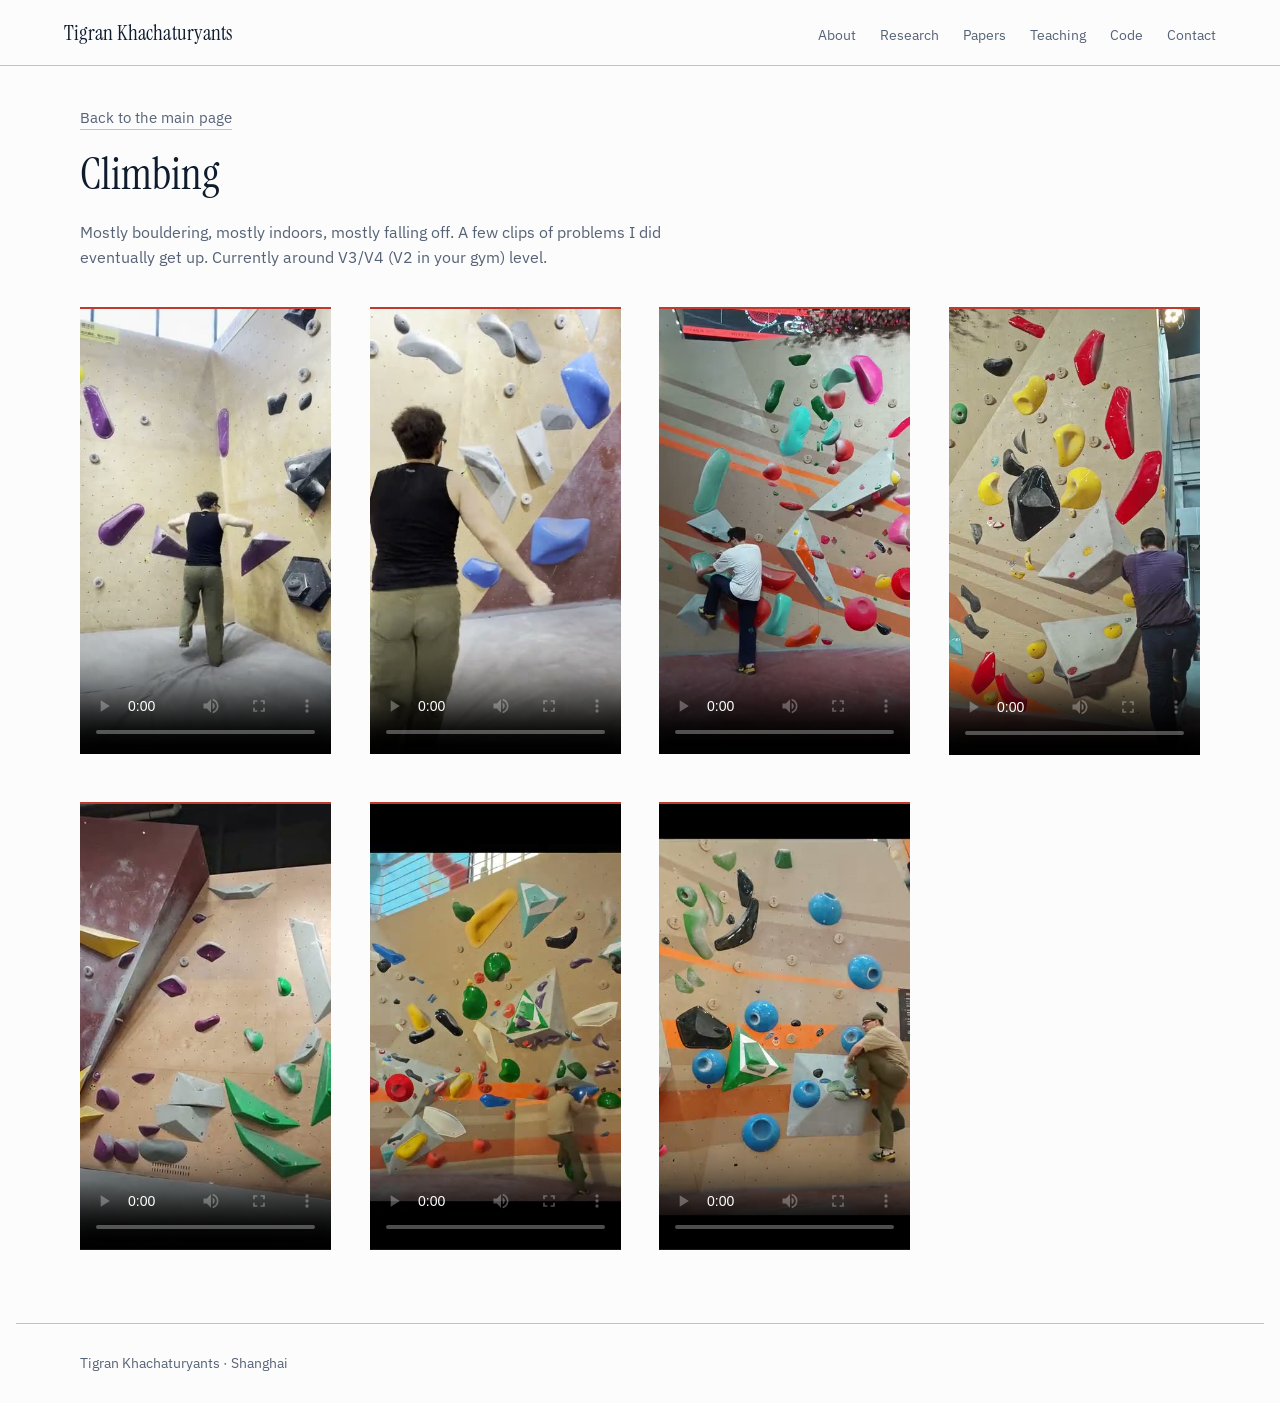
==== climbing.html @ fe32626e "Create research website" ====
<!DOCTYPE html>
<html lang="en">
<head>
<meta charset="utf-8">
<meta name="viewport" content="width=device-width, initial-scale=1">
<title>Climbing &middot; Tigran Khachaturyants</title>
<meta name="description" content="Bouldering and climbing clips.">

<link rel="preconnect" href="https://fonts.googleapis.com">
<link rel="preconnect" href="https://fonts.gstatic.com" crossorigin>
<link href="https://fonts.googleapis.com/css2?family=IBM+Plex+Sans:ital,wght@0,400;0,500;0,600;1,400&family=Instrument+Serif:ital@0;1&display=swap" rel="stylesheet">

<link rel="icon" href="favicon.svg" type="image/svg+xml">
<link rel="stylesheet" href="style.css">
</head>

<body>

<a class="skip" href="#main">Skip to content</a>

<header class="topbar">
  <a class="topbar__name" href="index.html">Tigran Khachaturyants</a>
  <nav class="topbar__nav" aria-label="Sections">
    <a href="index.html#about">About</a>
    <a href="index.html#research">Research</a>
    <a href="index.html#papers">Papers</a>
    <a href="index.html#teaching">Teaching</a>
    <a href="index.html#code">Code</a>
    <a href="index.html#contact">Contact</a>
  </nav>
</header>


<main id="main">

<section class="section">

  <p class="backlink"><a href="index.html#about">Back to the main page</a></p>

  <h1 class="section__title">Climbing</h1>

  <p class="section__intro">
    Mostly bouldering, mostly indoors, mostly falling off. A few clips of
    problems I did eventually get up. Currently around V3/V4 (V2 in your gym) level.
  </p>

  <!-- ============================================================
       Clips. Copy one <figure class="clip"> block per video.

       - Put the .mp4 next to this file, or in a videos/ folder.
       - poster="..." is the still shown before playback. Without it the
         browser shows a blank box. Make one with:
             ffmpeg -i videos/clip-1.mp4 -ss 00:00:01 -vframes 1 videos/clip-1.jpg
       - preload="metadata" means only a few kilobytes load until someone
         presses play. Keep it: it is what stops the page pulling down
         every video at once.
       - Add class="clip--wide" to a <figure> for landscape footage.
       ============================================================ -->

    <!-- ============================================================
       Clips. One <figure> per video.

       Names match the output of make-clips.sh. Add clip--wide to the
       class for landscape footage; the script tells you which.
       ============================================================ -->

  <div class="clips">

    <!-- IMG_8495.MOV -->
    <figure class="clip">
      <video controls preload="metadata" playsinline poster="videos/clip-01.jpg">
        <source src="videos/clip-01.mp4" type="video/mp4">
        Your browser cannot play this video.
        <a href="videos/clip-01.mp4">Download it instead.</a>
      </video>
      <figcaption></figcaption>
    </figure>

    <!-- IMG_8524.MOV -->
    <figure class="clip">
      <video controls preload="metadata" playsinline poster="videos/clip-02.jpg">
        <source src="videos/clip-02.mp4" type="video/mp4">
        Your browser cannot play this video.
        <a href="videos/clip-02.mp4">Download it instead.</a>
      </video>
      <figcaption></figcaption>
    </figure>

    <!-- VID_20260303_221031.mp4 -->
    <figure class="clip">
      <video controls preload="metadata" playsinline poster="videos/clip-03.jpg">
        <source src="videos/clip-03.mp4" type="video/mp4">
        Your browser cannot play this video.
        <a href="videos/clip-03.mp4">Download it instead.</a>
      </video>
      <figcaption></figcaption>
    </figure>

    <!-- VID_20260708_110150.mp4 -->
    <figure class="clip">
      <video controls preload="metadata" playsinline poster="videos/clip-04.jpg">
        <source src="videos/clip-04.mp4" type="video/mp4">
        Your browser cannot play this video.
        <a href="videos/clip-04.mp4">Download it instead.</a>
      </video>
      <figcaption></figcaption>
    </figure>

    <!-- VID_20260714_202635.mp4 -->
    <figure class="clip">
      <video controls preload="metadata" playsinline poster="videos/clip-05.jpg">
        <source src="videos/clip-05.mp4" type="video/mp4">
        Your browser cannot play this video.
        <a href="videos/clip-05.mp4">Download it instead.</a>
      </video>
      <figcaption></figcaption>
    </figure>

    <!-- VID_20261021_153729.mp4 -->
    <figure class="clip">
      <video controls preload="metadata" playsinline poster="videos/clip-10.jpg">
        <source src="videos/clip-10.mp4" type="video/mp4">
        Your browser cannot play this video.
        <a href="videos/clip-10.mp4">Download it instead.</a>
      </video>
      <figcaption></figcaption>
    </figure>

    <!-- VID_20261021_153841(1).mp4 -->
    <figure class="clip">
      <video controls preload="metadata" playsinline poster="videos/clip-11.jpg">
        <source src="videos/clip-11.mp4" type="video/mp4">
        Your browser cannot play this video.
        <a href="videos/clip-11.mp4">Download it instead.</a>
      </video>
      <figcaption></figcaption>
    </figure>

  </div>

</section>

</main>

<footer class="foot">
  <p>Tigran Khachaturyants &middot; Shanghai</p>
</footer>

</body>
</html>
---- style.css ----
/* ============================================================
   Tigran Khachaturyants — personal site
   One stylesheet, no build step. Edit directly.

   The organising idea is the midplane: a horizontal line that
   bends. Red sits above it, blue below, which is how height
   above and below a galactic disc is drawn in the literature.
   ============================================================ */

:root {
  /* Colour ------------------------------------------------- */
  --paper:    #fcfcfd;   /* page ground, a cool paper white     */
  --wash:     #f1f4f7;   /* faint panel tint                    */
  --ink:      #0f1c2e;   /* deep navy, body text                */
  --ink-soft: #566376;   /* secondary text                      */
  --midplane: #b9c2cd;   /* rules and hairlines                 */
  --up:       #bf3b2e;   /* above the midplane                  */
  --down:     #2f5e9e;   /* below the midplane                  */

  /* Type --------------------------------------------------- */
  --display: "Instrument Serif", Georgia, serif;
  --body:    "IBM Plex Sans", system-ui, -apple-system, sans-serif;

  /* Measure and rhythm ------------------------------------- */
  --measure: 62ch;       /* comfortable line length             */
  --gutter:  clamp(1.25rem, 5vw, 5rem);
  --page:    78rem;      /* maximum content width               */
}

/* ------------------------------------------------------------
   Reset, kept small on purpose
   ------------------------------------------------------------ */
*, *::before, *::after { box-sizing: border-box; }

html { scroll-behavior: smooth; }

body {
  margin: 0;
  background: var(--paper);
  color: var(--ink);
  font-family: var(--body);
  font-size: 1rem;
  line-height: 1.6;
  -webkit-font-smoothing: antialiased;
  font-variant-numeric: tabular-nums;
}

h1, h2, h3 { margin: 0; font-weight: 400; line-height: 1.12; }
p  { margin: 0 0 1rem; }
ol, ul { margin: 0; padding: 0; list-style: none; }
img, svg, canvas { display: block; max-width: 100%; }

a { color: inherit; }

/* One focus style for the whole page */
a:focus-visible,
button:focus-visible {
  outline: 2px solid var(--down);
  outline-offset: 3px;
  border-radius: 1px;
}

.skip {
  position: absolute;
  left: -9999px;
}
.skip:focus {
  left: var(--gutter);
  top: 0.75rem;
  z-index: 10;
  background: var(--ink);
  color: var(--paper);
  padding: 0.5rem 0.9rem;
  text-decoration: none;
}

/* ------------------------------------------------------------
   Top bar
   ------------------------------------------------------------ */
.topbar {
  position: sticky;
  top: 0;
  z-index: 5;
  display: flex;
  flex-wrap: wrap;
  gap: 0.5rem 2rem;
  align-items: baseline;
  justify-content: space-between;
  padding: 1rem var(--gutter);
  background: color-mix(in srgb, var(--paper) 88%, transparent);
  backdrop-filter: blur(8px);
  border-bottom: 1px solid var(--midplane);
}

.topbar__name {
  font-family: var(--display);
  font-size: 1.3rem;
  letter-spacing: 0.01em;
  text-decoration: none;
}

.topbar__nav {
  display: flex;
  flex-wrap: wrap;
  gap: 1.5rem;
  font-size: 0.9rem;
}

.topbar__nav a {
  text-decoration: none;
  color: var(--ink-soft);
  padding-bottom: 2px;
  border-bottom: 1px solid transparent;
}
.topbar__nav a:hover { color: var(--ink); border-bottom-color: var(--up); }

/* ------------------------------------------------------------
   Hero
   ------------------------------------------------------------ */
.hero {
  max-width: var(--page);
  margin: 0 auto;
  padding: clamp(2rem, 5vw, 3.25rem) var(--gutter) clamp(2rem, 5vw, 3.25rem);
}

.hero__figure { margin-bottom: clamp(1.5rem, 3vw, 2.25rem); }

#warp {
  width: 100%;
  height: clamp(160px, 22vw, 250px);
  cursor: grab;
  /* Horizontal drags are ours; vertical ones still scroll the page. */
  touch-action: pan-y;
}

#warp.is-dragging { cursor: grabbing; }

#warp:focus-visible {
  outline: 2px solid var(--down);
  outline-offset: 4px;
}

.hero__caption {
  margin: 0.6rem 0 0;
  font-size: 0.8125rem;
  color: var(--ink-soft);
  max-width: var(--measure);
}

.hero__title {
  font-family: var(--display);
  font-size: clamp(2.6rem, 7vw, 4.5rem);
  letter-spacing: -0.015em;
  margin-bottom: 1.25rem;
}
.hero__title em { font-style: italic; color: var(--up); }

.hero__lede {
  max-width: var(--measure);
  font-size: clamp(1.0625rem, 1.6vw, 1.1875rem);
  color: var(--ink-soft);
}

.hero__links {
  display: flex;
  flex-wrap: wrap;
  gap: 0.75rem;
  margin-top: 1.75rem;
}

.btn {
  display: inline-block;
  padding: 0.55rem 1.1rem;
  background: var(--ink);
  color: var(--paper);
  text-decoration: none;
  font-size: 0.9375rem;
}
.btn:hover { background: var(--down); }

.btn--quiet {
  background: transparent;
  color: var(--ink);
  border: 1px solid var(--midplane);
}
.btn--quiet:hover { background: var(--wash); color: var(--ink); border-color: var(--ink-soft); }

/* ------------------------------------------------------------
   Warped divider. The page's recurring structural device:
   a horizontal rule that does not stay on the midplane.
   ------------------------------------------------------------ */
.rule {
  height: 26px;
  margin: clamp(1.5rem, 4vw, 2.75rem) 0;
  background-repeat: no-repeat;
  background-position: center;
  background-size: 100% 26px;
  background-image: url("data:image/svg+xml,%3Csvg xmlns='http://www.w3.org/2000/svg' viewBox='0 0 1200 26' preserveAspectRatio='none'%3E%3Cpath d='M0 19 C 220 19, 330 7, 600 13 C 870 19, 980 7, 1200 7' fill='none' stroke='%23b9c2cd' stroke-width='1.25'/%3E%3C/svg%3E");
}

/* ------------------------------------------------------------
   Generic section
   ------------------------------------------------------------ */
/* Every anchor target clears the sticky top bar when jumped to */
.hero,
.about,
.section { scroll-margin-top: 5rem; }

.section {
  max-width: var(--page);
  margin: 0 auto;
  padding: clamp(1.5rem, 4vw, 2.5rem) var(--gutter) clamp(2.5rem, 6vw, 4rem);
}

.section__title {
  font-family: var(--display);
  font-size: clamp(1.9rem, 4vw, 2.75rem);
  margin-bottom: 1.25rem;
}

.section__intro {
  max-width: var(--measure);
  color: var(--ink-soft);
  margin-bottom: 2.25rem;
}
.section__intro a { color: var(--down); }

.sub {
  font-family: var(--display);
  font-size: 1.5rem;
  margin: 2.75rem 0 1.25rem;
}

/* ------------------------------------------------------------
   Research topics. Deliberately not identical cards: each is a
   diagram above a block of text, sitting on the page itself.
   ------------------------------------------------------------ */
.topics {
  display: grid;
  gap: clamp(2rem, 4vw, 3.25rem) clamp(2rem, 5vw, 4.5rem);
  grid-template-columns: 1fr;
}

@media (min-width: 48rem) {
  .topics { grid-template-columns: 1fr 1fr; }
  .topic p { max-width: 46ch; }
}

.topic h3 {
  font-family: var(--display);
  font-size: 1.4rem;
  margin: 0.9rem 0 0.6rem;
}

.topic p {
  color: var(--ink-soft);
  font-size: 0.9375rem;
  margin: 0;
}

.topic__dia {
  width: 100%;
  max-width: 13rem;
  height: auto;
  overflow: visible;
}

/* Diagram strokes carry the page's own colour logic */
.dia-mid  { stroke: var(--midplane); stroke-width: 1;   stroke-dasharray: 3 3; }
.dia-up   { stroke: var(--up);       stroke-width: 1.75; fill: none; stroke-linecap: round; }
.dia-down { stroke: var(--down);     stroke-width: 1.75; fill: none; stroke-linecap: round; }
.dia-halo { stroke: var(--ink-soft); stroke-width: 1; fill: none; stroke-dasharray: 2 4; }

/* ------------------------------------------------------------
   Publications. A list with hairlines, not a grid of cards.
   ------------------------------------------------------------ */
.pubs { border-top: 1px solid var(--midplane); }

.pub {
  display: grid;
  grid-template-columns: 4.5rem 1fr;
  gap: 0 1.25rem;
  padding: 1.1rem 0 1.1rem 0;
  border-bottom: 1px solid var(--midplane);
}

/* First-author papers carry a marker in the above-midplane colour */
.pub--first {
  padding-left: 0.9rem;
  border-left: 2px solid var(--up);
  margin-left: calc(-0.9rem - 2px);   /* also account for the 2px border */
}

.pub__year {
  color: var(--ink-soft);
  font-size: 0.875rem;
  padding-top: 0.2rem;
}

.pub__title {
  font-size: 1.0625rem;
  font-weight: 500;
  line-height: 1.35;
  margin-bottom: 0.3rem;
  max-width: 54ch;
}

.pub__meta {
  margin: 0;
  font-size: 0.875rem;
  color: var(--ink-soft);
}
.pub__meta b { font-weight: 600; color: var(--ink); }

/* ------------------------------------------------------------
   Record lists, used for teaching and outreach
   ------------------------------------------------------------ */
.record { margin: 0; }

.record__row {
  display: grid;
  grid-template-columns: minmax(10rem, 18rem) 1fr;
  gap: 0.25rem 1.5rem;
  padding: 0.85rem 0;
  border-top: 1px solid var(--midplane);
}
.record__row:last-child { border-bottom: 1px solid var(--midplane); }

.record dt { font-weight: 500; }
.record dd { margin: 0; color: var(--ink-soft); font-size: 0.9375rem; }

/* ------------------------------------------------------------
   Software
   ------------------------------------------------------------ */
.software {
  background: var(--wash);
  padding: clamp(1.5rem, 3vw, 2.25rem);
  max-width: 44rem;
  margin-bottom: 2rem;
  border-left: 2px solid var(--down);
}

.software__name {
  font-family: var(--display);
  font-size: 1.75rem;
  margin-bottom: 0.6rem;
}

.software p { color: var(--ink-soft); margin-bottom: 0.9rem; }

.software__links { display: flex; gap: 1.5rem; margin: 0; font-size: 0.9375rem; }
.software__links a { color: var(--down); }

/* ------------------------------------------------------------
   Contact
   ------------------------------------------------------------ */
.contact__lead { max-width: var(--measure); color: var(--ink-soft); }

.contact__list {
  display: flex;
  flex-wrap: wrap;
  gap: 0.6rem 1.75rem;
  margin: 1.5rem 0;
  font-size: 1.0625rem;
}
.contact__list a { color: var(--down); text-underline-offset: 3px; }

.contact__addr {
  color: var(--ink-soft);
  font-size: 0.9375rem;
  line-height: 1.7;
  margin: 0;
}

/* ------------------------------------------------------------
   Footer
   ------------------------------------------------------------ */
.foot {
  border-top: 1px solid var(--midplane);
  padding: 1.75rem var(--gutter);
  max-width: var(--page);
  margin: 0 auto;
}
.foot p { margin: 0; font-size: 0.875rem; color: var(--ink-soft); }

/* ------------------------------------------------------------
   Narrow screens
   ------------------------------------------------------------ */
@media (max-width: 40rem) {
  .pub { grid-template-columns: 1fr; gap: 0.3rem; }
  .pub__year { padding-top: 0; }
  .record__row { grid-template-columns: 1fr; }
  .topbar { position: static; }
  .topbar__nav { gap: 1rem; font-size: 0.85rem; }
}

/* ------------------------------------------------------------
   Respect a reduced-motion preference. site.js also checks this
   and draws the hero as a single still frame.
   ------------------------------------------------------------ */
@media (prefers-reduced-motion: reduce) {
  html { scroll-behavior: auto; }
  * { animation: none !important; transition: none !important; }
}

/* ============================================================
   About page
   ============================================================ */

.about {
  max-width: var(--page);
  margin: 0 auto;
  padding: clamp(1.5rem, 4vw, 2.5rem) var(--gutter) clamp(2.5rem, 6vw, 4rem);
  display: grid;
  gap: clamp(2rem, 5vw, 4rem);
  grid-template-columns: 1fr;
  align-items: start;
}

/* On wide screens the portrait sits in a narrow left column and the
   text runs beside it. The hairline between the two is the midplane. */
@media (min-width: 56rem) {
  .about {
    grid-template-columns: minmax(13rem, 18rem) 1fr;
  }
  .about__text {
    border-left: 1px solid var(--midplane);
    padding-left: clamp(2rem, 4vw, 3.5rem);
  }
}

/* The panel shows through if portrait.jpg is not there yet, so a
   missing photograph still looks deliberate rather than broken. */
.portrait {
  margin: 0;
  max-width: 17rem;                /* keeps it from filling a phone screen */
  border-top: 2px solid var(--up);
}

@media (min-width: 56rem) {
  .portrait { max-width: none; }
}

.portrait img {
  width: 100%;
  height: auto;
  display: block;
  aspect-ratio: 4 / 5;
  object-fit: cover;
  background: var(--wash);         /* shows through if the file is absent */
  color: var(--ink-soft);          /* colours the alt text if absent      */
  font-size: 0.875rem;
}

.portrait figcaption {
  padding: 0.6rem 0.1rem 0;
  font-size: 0.8125rem;
  color: var(--ink-soft);
}

.about__text p {
  max-width: 56ch;
  color: var(--ink-soft);
}

.about__text .record { margin-top: 1.75rem; }
/* The nav marks which page you are on */
.topbar__nav a[aria-current="page"] {
  color: var(--ink);
  border-bottom-color: var(--up);
}

/* ============================================================
   Hobby sub-pages (climbing.html and friends)
   ============================================================ */

.backlink {
  margin-bottom: 1.25rem;
  font-size: 0.9375rem;
}
.backlink a {
  color: var(--ink-soft);
  text-decoration: none;
  border-bottom: 1px solid var(--midplane);
  padding-bottom: 2px;
}
.backlink a:hover { color: var(--ink); border-bottom-color: var(--up); }

/* Portrait clips sit two or three across; landscape ones span wider. */
.clips {
  display: grid;
  gap: clamp(1.5rem, 3vw, 2.5rem);
  grid-template-columns: repeat(auto-fill, minmax(15rem, 1fr));
  align-items: start;
}

.clip { margin: 0; }

.clip video {
  width: 100%;
  height: auto;
  max-height: 70vh;              /* stops a portrait clip dominating the row */
  object-fit: contain;
  display: block;
  background: var(--ink);        /* no white flash before the poster loads */
  border-top: 2px solid var(--up);
}

.clip figcaption {
  padding-top: 0.6rem;
  font-size: 0.875rem;
  color: var(--ink-soft);
  max-width: 44ch;
}

/* Landscape footage: give it two columns where there is room. */
@media (min-width: 42rem) {
  .clip--wide { grid-column: span 2; }
}
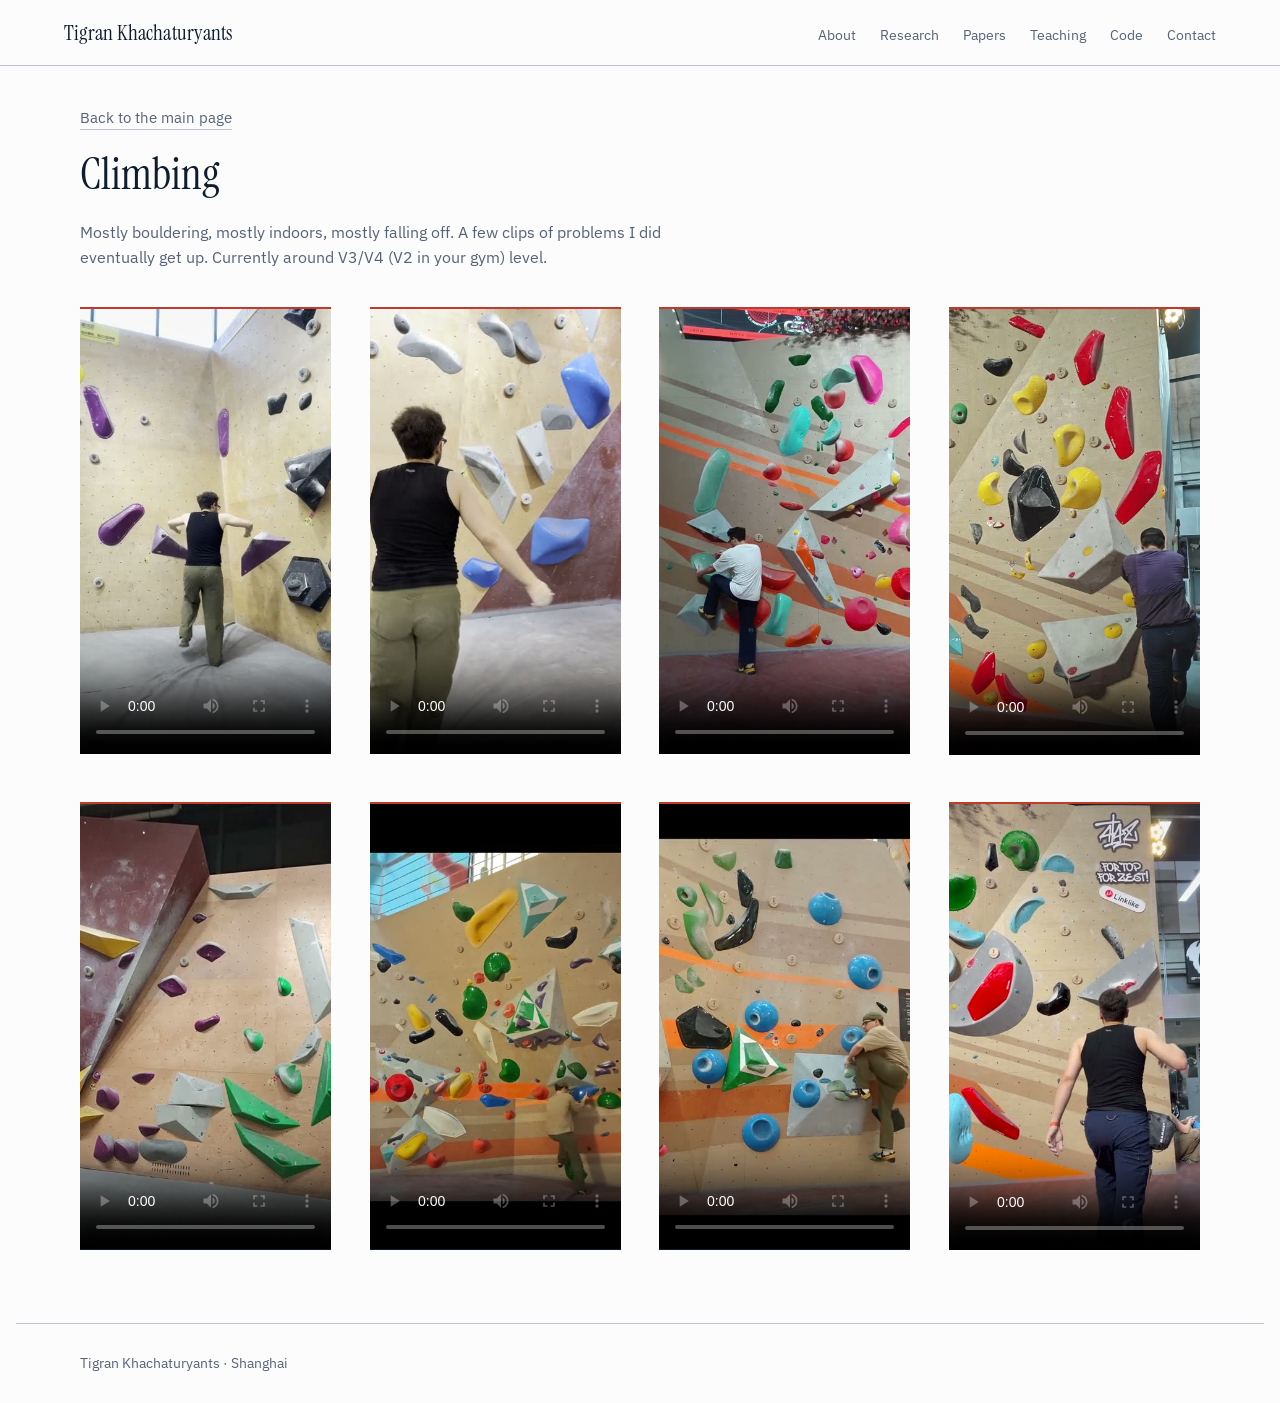
==== commit 2bc4f789: "more video corrections Added video, updated names" ====
--- a/climbing.html
+++ b/climbing.html
@@ -118,24 +118,33 @@
 
     <!-- VID_20261021_153729.mp4 -->
     <figure class="clip">
-      <video controls preload="metadata" playsinline poster="videos/clip-10.jpg">
-        <source src="videos/clip-10.mp4" type="video/mp4">
+      <video controls preload="metadata" playsinline poster="videos/clip-06.jpg">
+        <source src="videos/clip-06.mp4" type="video/mp4">
         Your browser cannot play this video.
-        <a href="videos/clip-10.mp4">Download it instead.</a>
+        <a href="videos/clip-06.mp4">Download it instead.</a>
       </video>
       <figcaption></figcaption>
     </figure>
 
     <!-- VID_20261021_153841(1).mp4 -->
     <figure class="clip">
-      <video controls preload="metadata" playsinline poster="videos/clip-11.jpg">
-        <source src="videos/clip-11.mp4" type="video/mp4">
+      <video controls preload="metadata" playsinline poster="videos/clip-07.jpg">
+        <source src="videos/clip-07.mp4" type="video/mp4">
         Your browser cannot play this video.
-        <a href="videos/clip-11.mp4">Download it instead.</a>
+        <a href="videos/clip-07.mp4">Download it instead.</a>
       </video>
       <figcaption></figcaption>
     </figure>
 
+    <!-- climb_2.mp4 -->
+    <figure class="clip">
+      <video controls preload="metadata" playsinline poster="videos/clip-08.jpg">
+        <source src="videos/clip-08.mp4" type="video/mp4">
+        Your browser cannot play this video.
+        <a href="videos/clip-08.mp4">Download it instead.</a>
+      </video>
+      <figcaption></figcaption>
+    </figure>
   </div>
 
 </section>
